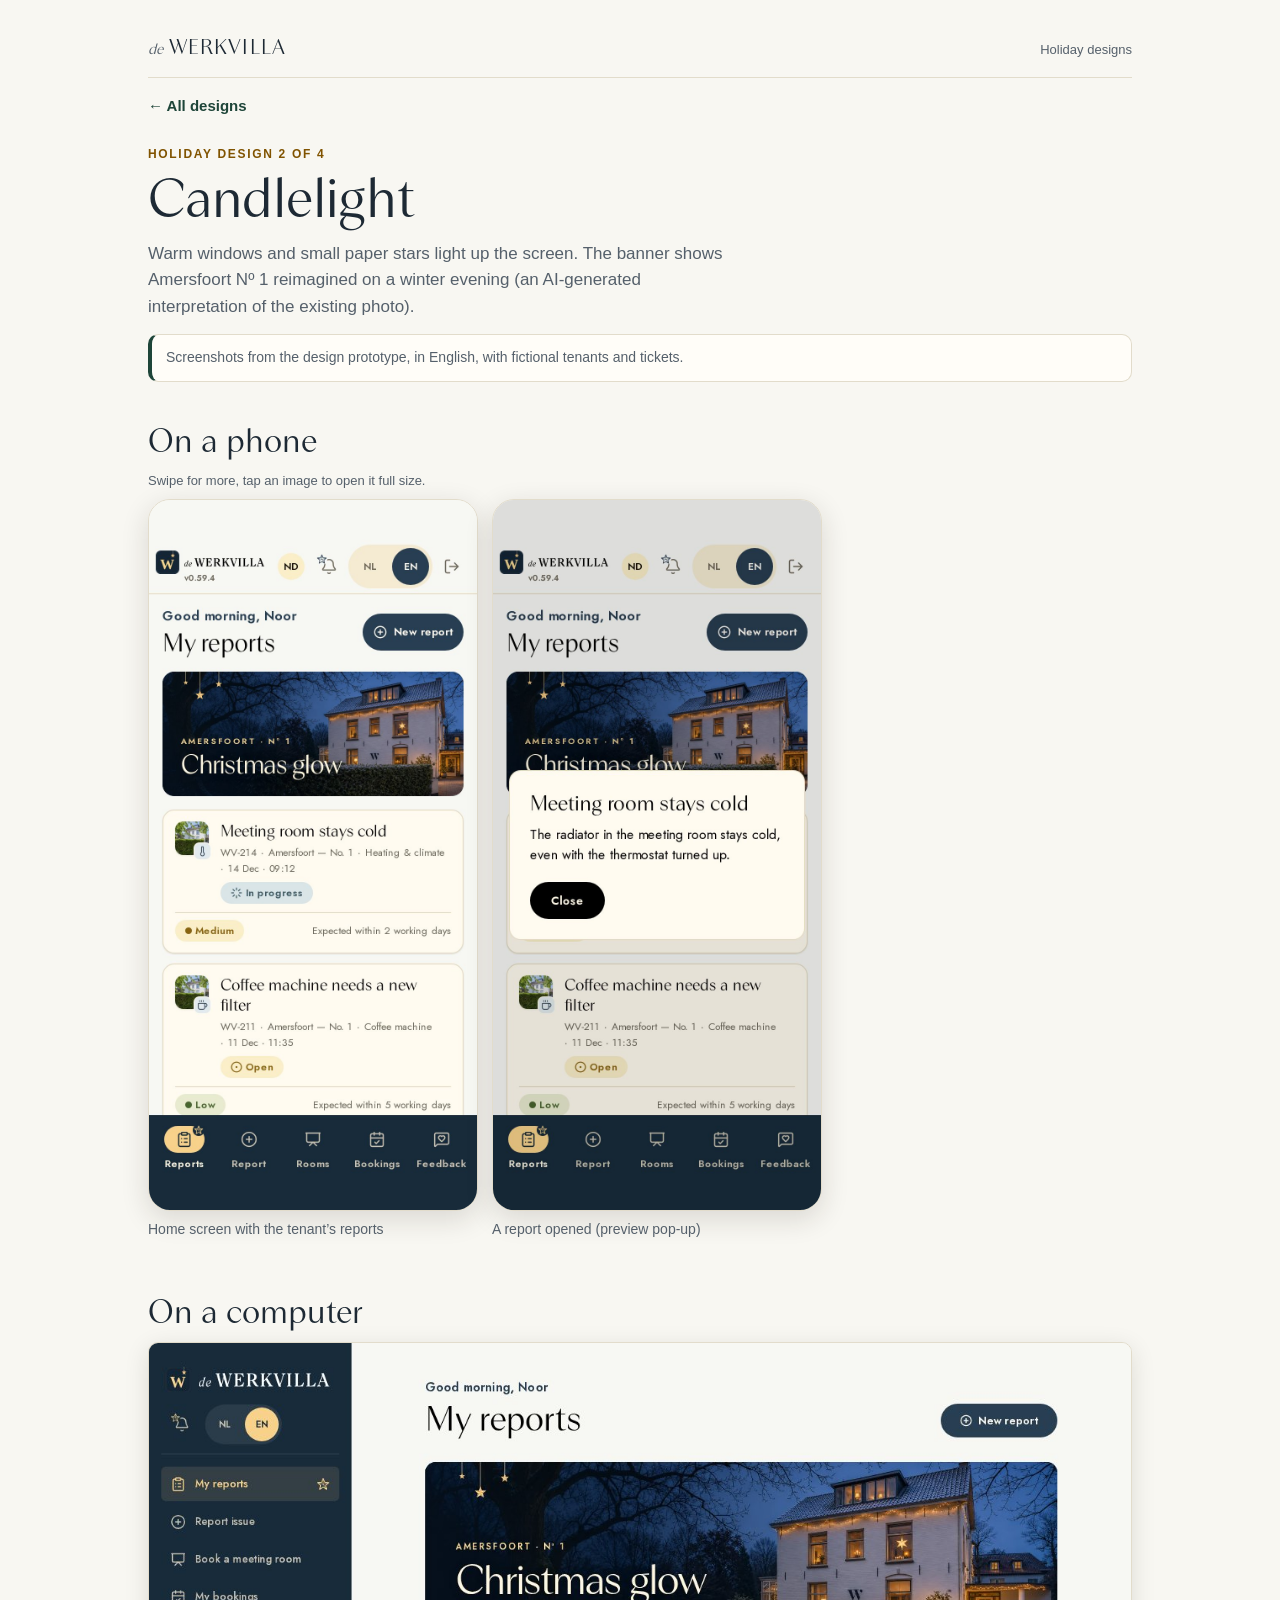
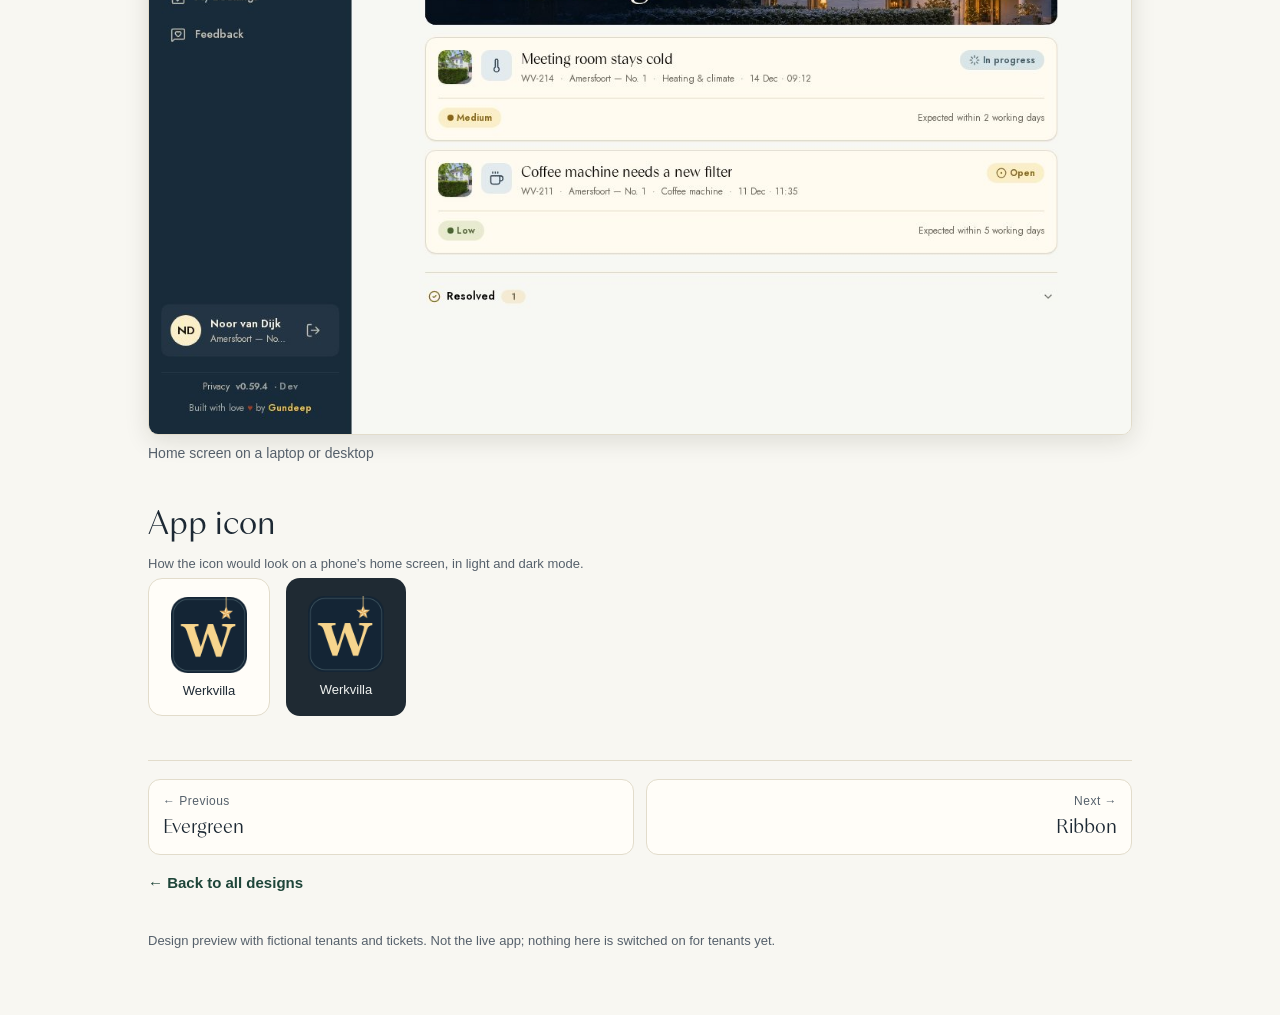
==== candlelight/index.html @ d8d3cb4d "Werkvilla holiday design previews (static, fictional data)" ====
<!doctype html>
<html lang="en">
<head>
<meta charset="utf-8">
<meta name="viewport" content="width=device-width, initial-scale=1, viewport-fit=cover">
<meta name="robots" content="noindex,nofollow">
<meta name="referrer" content="no-referrer">
<meta name="theme-color" content="#f8f7f2">
<title>Candlelight · Werkvilla holiday designs</title>
<link rel="stylesheet" href="../style.css">
</head>
<body>
<div class="wrap">
<a class="brand" href="../index.html"><i>de</i><b>WERKVILLA</b><span>Holiday designs</span></a>

<a class="back" href="../index.html">← All designs</a>
<p class="eyebrow">Holiday design 2 of 4</p>
<h1>Candlelight</h1>
<p class="lead">Warm windows and small paper stars light up the screen. The banner shows Amersfoort Nº 1 reimagined on a winter evening (an AI-generated interpretation of the existing photo).</p>
<p class="note">Screenshots from the design prototype, in English, with fictional tenants and tickets.</p>
<h2>On a phone</h2>
<p class="hint">Swipe for more, tap an image to open it full size.</p>
<div class="gallery"><figure class="phone"><a href="phone.jpg"><img src="phone.jpg" alt="Candlelight: tenant home screen on a phone" width="780" height="1688"></a><figcaption>Home screen with the tenant’s reports</figcaption></figure><figure class="phone"><a href="phone-detail.jpg"><img src="phone-detail.jpg" alt="Candlelight: a report opened on a phone" width="780" height="1688" loading="lazy"></a><figcaption>A report opened (preview pop-up)</figcaption></figure></div>
<h2>On a computer</h2>
<figure class="desktop"><a href="desktop.jpg"><img src="desktop.jpg" alt="Candlelight: tenant home screen on a computer" width="1280" height="900" loading="lazy"></a><figcaption>Home screen on a laptop or desktop</figcaption></figure>
<h2>App icon</h2>
<p class="hint">How the icon would look on a phone’s home screen, in light and dark mode.</p>
<div class="iconrow">
<div class="tile light"><img src="../assets/icons/candlelight.png" alt="Candlelight app icon" width="76" height="76">Werkvilla</div>
<div class="tile dark"><img src="../assets/icons/candlelight.png" alt="" width="76" height="76">Werkvilla</div>
</div>
<nav class="pager" aria-label="Other designs">
<a class="prev" href="../evergreen/index.html"><span>← Previous</span><b>Evergreen</b></a>
<a class="next" href="../ribbon/index.html"><span>Next →</span><b>Ribbon</b></a>
</nav>
<a class="back" href="../index.html">← Back to all designs</a>
<footer>Design preview with fictional tenants and tickets. Not the live app; nothing here is switched on for tenants yet.</footer>
</div>
</body>
</html>
---- style.css ----
/* Werkvilla holiday preview: cream paper, navy ink, evergreen accent, Relais Display headings. */
@font-face {
  font-family: "Relais";
  src: url("assets/fonts/RelaisDisplay-Regular.woff2") format("woff2");
  font-display: swap;
}

:root {
  --paper: #f8f7f2;
  --ivory: #fffdf8;
  --line: #e2dccb;
  --ink: #1d2934;
  --muted: #55606b;
  --green: #1e4539;
  --gold: #805300;
  --radius: 14px;
  --serif: "Relais", Georgia, "Times New Roman", serif;
  --sans: -apple-system, BlinkMacSystemFont, "Segoe UI", Roboto, "Helvetica Neue", Arial, sans-serif;
}

* { box-sizing: border-box; }

html { -webkit-text-size-adjust: 100%; }

body {
  margin: 0;
  background: var(--paper);
  color: var(--ink);
  font: 16px/1.55 var(--sans);
  padding: env(safe-area-inset-top) env(safe-area-inset-right) env(safe-area-inset-bottom) env(safe-area-inset-left);
}

img, video { display: block; max-width: 100%; height: auto; }

a { color: var(--green); text-underline-offset: 3px; }
a:focus-visible { outline: 3px solid var(--gold); outline-offset: 3px; border-radius: 6px; }

.wrap { max-width: 1040px; margin: 0 auto; padding: 20px 18px 48px; }

/* Header wordmark */
.brand {
  display: flex;
  align-items: baseline;
  gap: 6px;
  padding-bottom: 14px;
  border-bottom: 1px solid var(--line);
  color: var(--ink);
  text-decoration: none;
}
.brand i { font: italic 15px var(--serif); color: var(--muted); }
.brand b { font: 400 21px var(--serif); letter-spacing: .06em; }
.brand span { margin-left: auto; font-size: 13px; color: var(--muted); }

.eyebrow {
  margin: 26px 0 4px;
  font-size: 12px;
  font-weight: 600;
  letter-spacing: .14em;
  text-transform: uppercase;
  color: var(--gold);
}

h1, h2, h3 { font-family: var(--serif); font-weight: 400; line-height: 1.1; margin: 0; }
h1 { font-size: clamp(34px, 9vw, 56px); margin-bottom: 12px; }
h2 { font-size: clamp(26px, 6.5vw, 34px); margin: 40px 0 12px; }
h3 { font-size: 22px; }

.lead { font-size: 17px; color: var(--muted); margin: 0 0 8px; max-width: 62ch; }
.note {
  margin: 14px 0 0;
  padding: 12px 14px;
  background: var(--ivory);
  border: 1px solid var(--line);
  border-left: 4px solid var(--green);
  border-radius: 10px;
  font-size: 14px;
  color: var(--muted);
}

/* Overview cards */
.cards {
  display: grid;
  grid-template-columns: repeat(2, minmax(0, 1fr));
  gap: 12px;
  margin-top: 24px;
}
.card {
  display: flex;
  flex-direction: column;
  background: var(--ivory);
  border: 1px solid var(--line);
  border-radius: var(--radius);
  overflow: hidden;
  color: inherit;
  text-decoration: none;
  box-shadow: 0 2px 12px rgba(33, 30, 19, .06);
}
.card:hover { border-color: #cbbf9f; }
.card .shot { background: #ece8dc; aspect-ratio: 390 / 600; overflow: hidden; }
.card .shot img { width: 100%; }
.card .body { padding: 12px 12px 14px; display: flex; flex-direction: column; gap: 4px; flex: 1; }
.card .title { display: flex; align-items: center; justify-content: space-between; gap: 8px; }
.card .title img { width: 36px; height: 36px; flex: none; }
.card small { font-size: 12px; color: var(--gold); font-weight: 600; letter-spacing: .04em; }
.card p { margin: 2px 0 0; font-size: 14px; line-height: 1.4; color: var(--muted); }
.card .go { margin-top: auto; padding-top: 8px; font-size: 14px; font-weight: 600; color: var(--green); }

/* Feedback questions */
.questions {
  margin: 0;
  padding: 18px 18px 18px 40px;
  background: var(--ivory);
  border: 1px solid var(--line);
  border-radius: var(--radius);
}
.questions li { margin: 0 0 10px; }
.questions li:last-child { margin-bottom: 0; }

/* Variant pages */
.back { display: inline-block; margin-top: 16px; font-size: 15px; font-weight: 600; text-decoration: none; }
.dutch { font-size: 15px; color: var(--muted); margin: 0 0 6px; }

.gallery {
  display: flex;
  gap: 14px;
  overflow-x: auto;
  scroll-snap-type: x mandatory;
  padding: 4px 18px 12px;
  margin: 0 -18px;
}
.gallery figure { flex: 0 0 82%; max-width: 330px; scroll-snap-align: center; }
.gallery figure:only-child { margin-inline: auto; }

figure { margin: 0; }
figcaption { margin-top: 8px; font-size: 14px; color: var(--muted); }

.phone img {
  border-radius: 22px;
  border: 1px solid var(--line);
  box-shadow: 0 8px 28px rgba(33, 30, 19, .14);
}
.desktop img {
  border-radius: 10px;
  border: 1px solid var(--line);
  box-shadow: 0 6px 24px rgba(33, 30, 19, .12);
}
.hint { font-size: 13px; color: var(--muted); margin: 0 0 4px; }

.iconrow { display: flex; flex-wrap: wrap; gap: 16px; }
.tile {
  display: flex;
  flex-direction: column;
  align-items: center;
  gap: 8px;
  padding: 18px 22px 14px;
  border-radius: var(--radius);
  font-size: 13px;
}
.tile img { width: 76px; height: 76px; }
.tile.light { background: var(--ivory); border: 1px solid var(--line); color: var(--ink); }
.tile.dark { background: #1f2a33; color: #eef0ee; }

.video video {
  width: 100%;
  max-width: 330px;
  border-radius: 22px;
  border: 1px solid var(--line);
  background: #1f2a33;
}

.pager {
  display: grid;
  grid-template-columns: 1fr 1fr;
  gap: 12px;
  margin-top: 44px;
  padding-top: 18px;
  border-top: 1px solid var(--line);
}
.pager a {
  display: block;
  padding: 12px 14px;
  background: var(--ivory);
  border: 1px solid var(--line);
  border-radius: 12px;
  text-decoration: none;
  color: var(--ink);
  min-height: 44px;
}
.pager a span { display: block; font-size: 12px; color: var(--muted); letter-spacing: .04em; }
.pager a b { font: 400 20px var(--serif); }
.pager .next { text-align: right; }

footer { margin-top: 36px; font-size: 13px; color: var(--muted); }

@media (min-width: 720px) {
  .wrap { padding: 32px 28px 64px; }
  .cards { grid-template-columns: repeat(4, minmax(0, 1fr)); gap: 16px; }
  .gallery { overflow: visible; margin: 0; padding: 4px 0 12px; }
  .gallery figure { flex: 0 1 330px; }
}

@media (prefers-reduced-motion: no-preference) {
  html { scroll-behavior: smooth; }
}
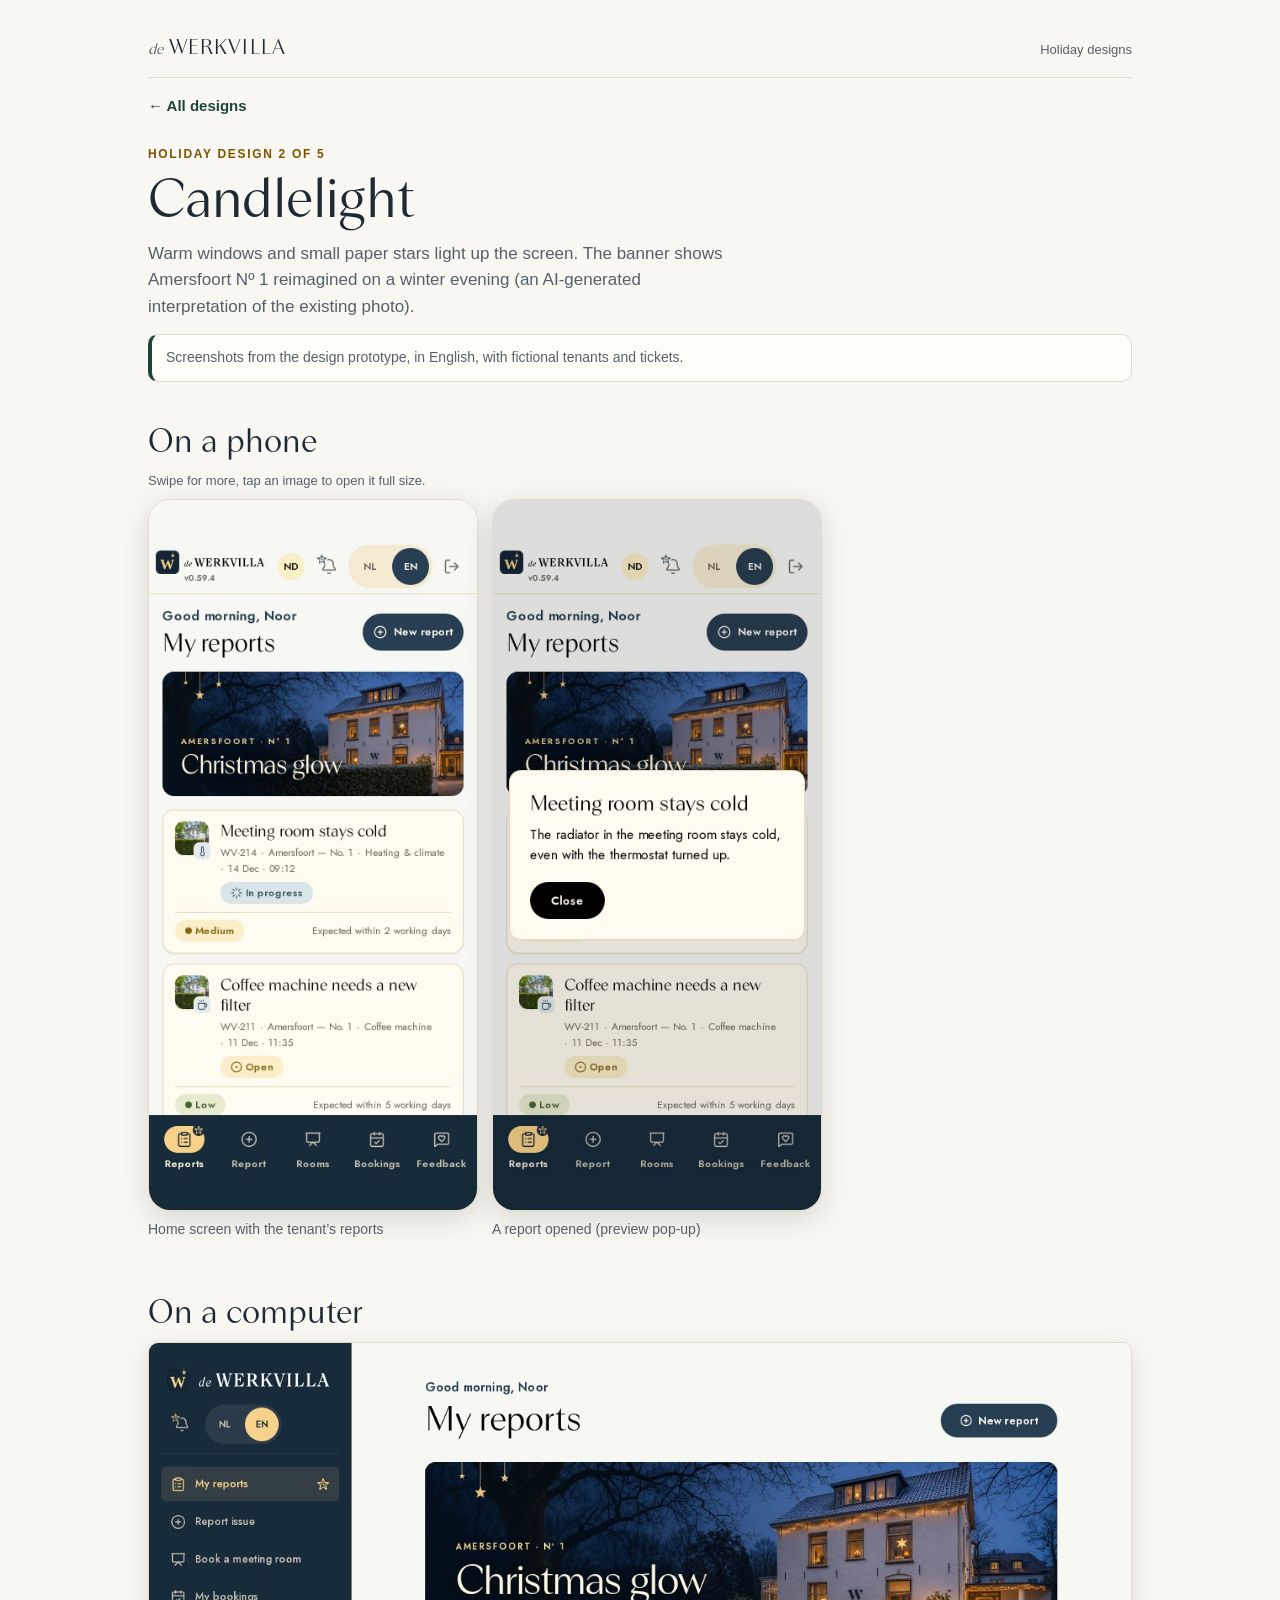
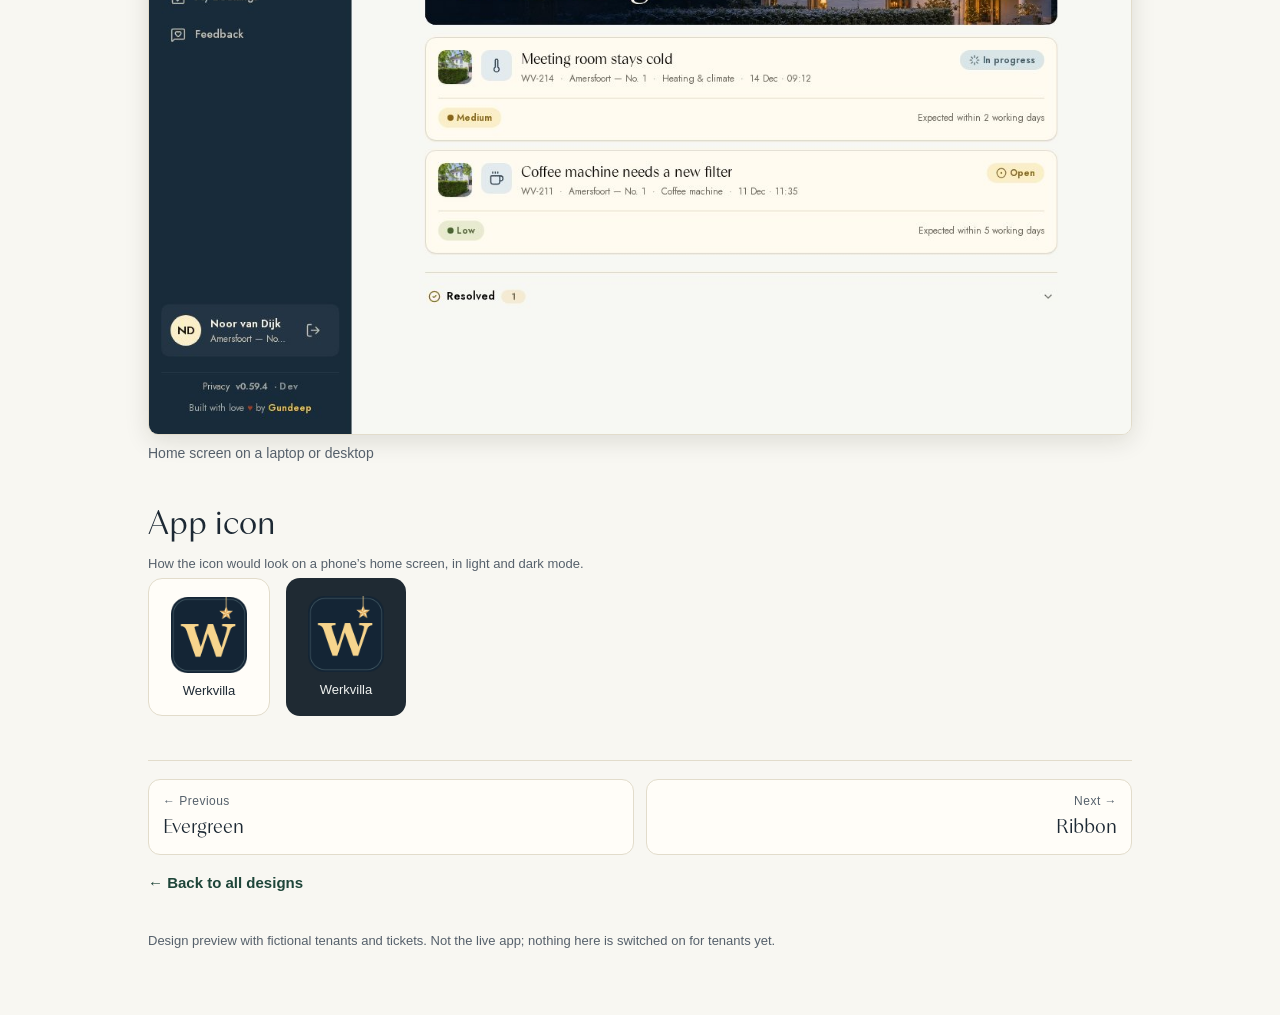
==== commit a6f6b6e1: "Add Kerstlicht subtle preview (same colours, small festive touches)" ====
--- a/candlelight/index.html
+++ b/candlelight/index.html
@@ -14,7 +14,7 @@
 <a class="brand" href="../index.html"><i>de</i><b>WERKVILLA</b><span>Holiday designs</span></a>
 
 <a class="back" href="../index.html">← All designs</a>
-<p class="eyebrow">Holiday design 2 of 4</p>
+<p class="eyebrow">Holiday design 2 of 5</p>
 <h1>Candlelight</h1>
 <p class="lead">Warm windows and small paper stars light up the screen. The banner shows Amersfoort Nº 1 reimagined on a winter evening (an AI-generated interpretation of the existing photo).</p>
 <p class="note">Screenshots from the design prototype, in English, with fictional tenants and tickets.</p>
--- a/style.css
+++ b/style.css
@@ -146,6 +146,17 @@
 }
 .hint { font-size: 13px; color: var(--muted); margin: 0 0 4px; }
 
+/* Before/after pair: stacked on a phone, side by side on a wider screen. */
+.compare { display: grid; gap: 22px; margin-top: 10px; }
+.compare figure { max-width: 330px; width: 100%; margin-inline: auto; }
+.compare figcaption { margin: 0 0 8px; font-size: 13px; font-weight: 600; letter-spacing: .1em; text-transform: uppercase; color: var(--gold); }
+.phone.detail { max-width: 420px; margin-top: 10px; }
+
+.points { margin: 0; padding: 16px 18px 16px 38px; background: var(--ivory); border: 1px solid var(--line); border-radius: var(--radius); }
+.points li { margin: 0 0 8px; color: var(--muted); }
+.points li:last-child { margin-bottom: 0; }
+.points b { color: var(--ink); font-weight: 600; }
+
 .iconrow { display: flex; flex-wrap: wrap; gap: 16px; }
 .tile {
   display: flex;
@@ -194,11 +205,17 @@
 
 @media (min-width: 720px) {
   .wrap { padding: 32px 28px 64px; }
-  .cards { grid-template-columns: repeat(4, minmax(0, 1fr)); gap: 16px; }
+  .cards { grid-template-columns: repeat(3, minmax(0, 1fr)); gap: 16px; }
+  .compare { grid-template-columns: repeat(2, minmax(0, 330px)); justify-content: start; gap: 28px; }
+  .compare figure { margin-inline: 0; }
   .gallery { overflow: visible; margin: 0; padding: 4px 0 12px; }
   .gallery figure { flex: 0 1 330px; }
 }
 
+@media (min-width: 960px) {
+  .cards { grid-template-columns: repeat(5, minmax(0, 1fr)); gap: 14px; }
+}
+
 @media (prefers-reduced-motion: no-preference) {
   html { scroll-behavior: smooth; }
 }
